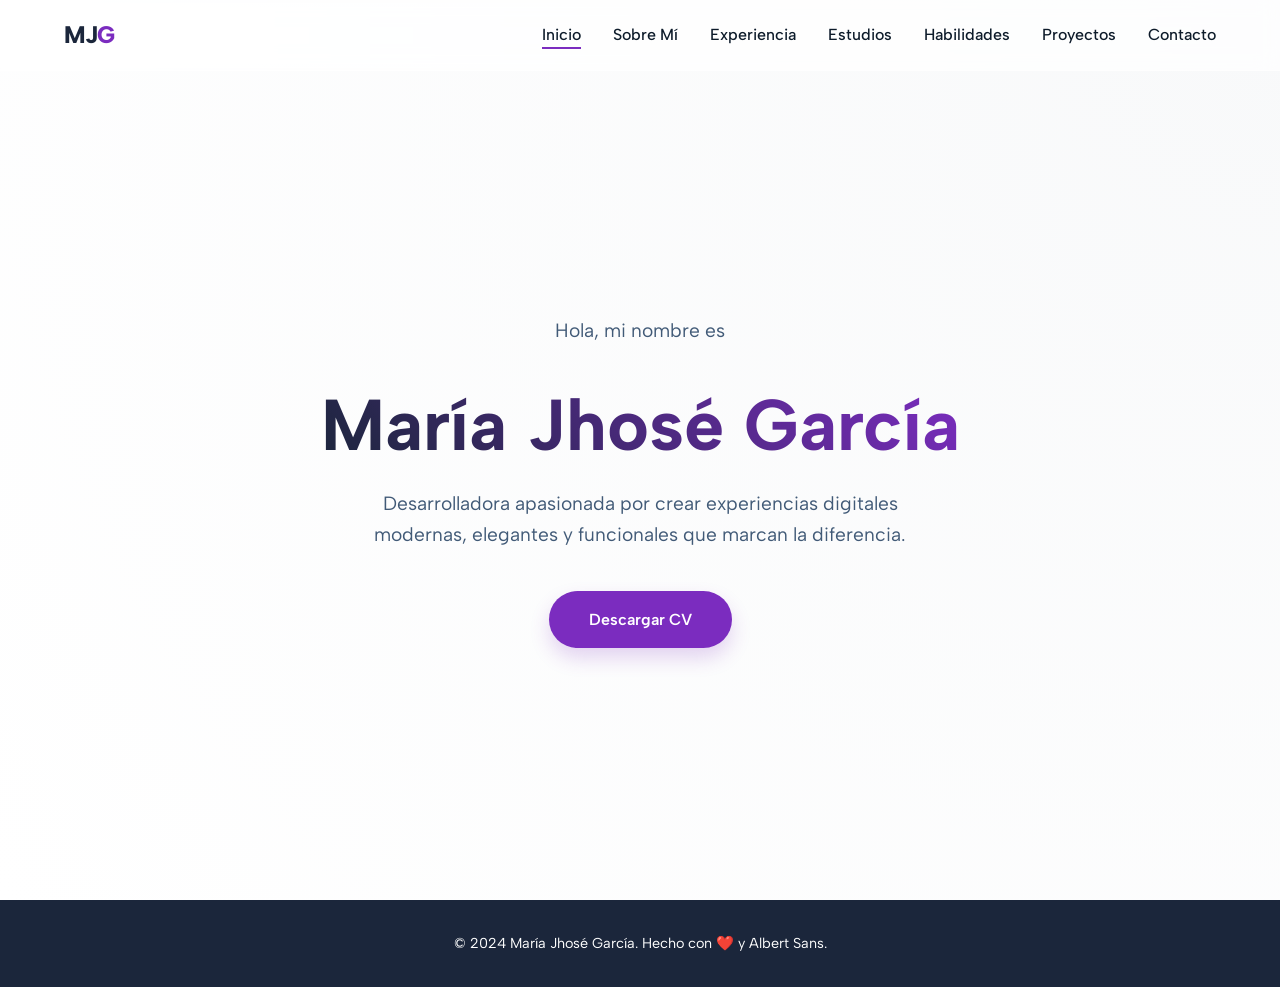
==== index.html @ 9b911848 "Versión borrador 1.0 - secciones completas" ====
<!DOCTYPE html>
<html lang="es">
<head>
    <meta charset="UTF-8">
    <meta name="viewport" content="width=device-width, initial-scale=1.0">
    <title>María Jhosé García | Portfolio</title>
    <meta name="description" content="Portfolio profesional de María Jhosé García. Desarrollo web y proyectos creativos.">
    <link rel="stylesheet" href="css/style.css">
    <link rel="stylesheet" href="https://cdnjs.cloudflare.com/ajax/libs/font-awesome/6.4.0/css/all.min.css">
</head>
<body>
    <header>
        <a href="index.html" class="logo">MJ<span>G</span></a>
        <nav>
            <ul>
                <li><a href="index.html" class="active">Inicio</a></li>
                <li><a href="about.html">Sobre Mí</a></li>
                <li><a href="experience.html">Experiencia</a></li>
                <li><a href="education.html">Estudios</a></li>
                <li><a href="skills.html">Habilidades</a></li>
                <li><a href="projects.html">Proyectos</a></li>
                <li><a href="contact.html">Contacto</a></li>
            </ul>
        </nav>
    </header>

    <main>
        <section class="hero">
            <div class="hero-content animate">
                <p>Hola, mi nombre es</p>
                <h1>María Jhosé García</h1>
                <p>Desarrolladora apasionada por crear experiencias digitales modernas, elegantes y funcionales que marcan la diferencia.</p>
                <div class="hero-btns">
                    <a href="assets/cv_mjg.pdf" class="btn btn-primary" download>Descargar CV</a>
                </div>
            </div>
        </section>
    </main>

    <footer>
        <p>&copy; 2024 María Jhosé García. Hecho con ❤️ y Albert Sans.</p>
    </footer>

    <script src="js/main.js"></script>
</body>
</html>
---- css/style.css ----
@import url('https://fonts.googleapis.com/css2?family=Albert+Sans:ital,wght@0,100..900;1,100..900&display=swap');

:root {
    --primary: #1b263b;
    --secondary: #7b2cbf;
    --accent: #48cae4;
    --light: #f8f9fa;
    --white: #ffffff;
    --text-dark: #0d1b2a;
    --text-muted: #415a77;
    --glass: rgba(255, 255, 255, 0.7);
    --transition: all 0.3s cubic-bezier(0.4, 0, 0.2, 1);
}

* {
    margin: 0;
    padding: 0;
    box-sizing: border-box;
}

body {
    font-family: 'Albert Sans', sans-serif;
    background-color: var(--white);
    color: var(--text-dark);
    line-height: 1.6;
    overflow-x: hidden;
}

/* --- Layout --- */

header {
    position: fixed;
    top: 0;
    width: 100%;
    z-index: 1000;
    background: var(--glass);
    backdrop-filter: blur(10px);
    border-bottom: 1px solid rgba(255, 255, 255, 0.3);
    padding: 1rem 5%;
    display: flex;
    justify-content: space-between;
    align-items: center;
}

.logo {
    font-size: 1.5rem;
    font-weight: 800;
    color: var(--primary);
    text-decoration: none;
    letter-spacing: -1px;
}

.logo span {
    color: var(--secondary);
}

nav ul {
    display: flex;
    list-style: none;
    gap: 2rem;
}

nav a {
    text-decoration: none;
    color: var(--text-dark);
    font-weight: 500;
    transition: var(--transition);
    position: relative;
}

nav a::after {
    content: '';
    position: absolute;
    bottom: -5px;
    left: 0;
    width: 0;
    height: 2px;
    background: var(--secondary);
    transition: var(--transition);
}

nav a:hover::after,
nav a.active::after {
    width: 100%;
}

nav a:hover {
    color: var(--secondary);
}

/* --- Common Sections --- */

section {
    padding: 8rem 5% 4rem;
    min-height: 100vh;
}

.section-title {
    font-size: 3rem;
    font-weight: 900;
    color: var(--primary);
    margin-bottom: 3rem;
    position: relative;
    text-transform: uppercase;
    letter-spacing: 2px;
}

.section-title::before {
    content: '';
    position: absolute;
    left: 0;
    bottom: -10px;
    width: 60px;
    height: 4px;
    background: var(--secondary);
}

/* --- Hero Section --- */

.hero {
    display: flex;
    align-items: center;
    justify-content: center;
    text-align: center;
    background: radial-gradient(circle at top right, var(--light), var(--white));
}

.hero-content h1 {
    font-size: 4.5rem;
    line-height: 1.1;
    margin-bottom: 1.5rem;
    background: linear-gradient(45deg, var(--primary), var(--secondary));
    -webkit-background-clip: text;
    -webkit-text-fill-color: transparent;
}

.hero-content p {
    font-size: 1.2rem;
    color: var(--text-muted);
    max-width: 600px;
    margin: 0 auto 2.5rem;
}

.btn {
    display: inline-block;
    padding: 1rem 2.5rem;
    border-radius: 50px;
    text-decoration: none;
    font-weight: 600;
    transition: var(--transition);
    cursor: pointer;
    border: none;
}

.btn-primary {
    background: var(--secondary);
    color: var(--white);
    box-shadow: 0 10px 20px rgba(123, 44, 191, 0.2);
}

.btn-primary:hover {
    transform: translateY(-3px);
    box-shadow: 0 15px 30px rgba(123, 44, 191, 0.3);
    filter: brightness(1.1);
}

/* --- About Me --- */

.about-grid {
    display: flex;
    flex-direction: column;
    gap: 4rem;
}

.about-item {
    display: grid;
    grid-template-columns: 1fr 1fr;
    gap: 3rem;
    align-items: center;
}

.about-item:nth-child(even) {
    direction: rtl;
}

.about-item:nth-child(even) .about-text {
    direction: ltr;
}

.about-image {
    width: 100%;
    height: 400px;
    border-radius: 20px;
    overflow: hidden;
    box-shadow: 20px 20px 60px #d9d9d9, -20px -20px 60px #ffffff;
}

.about-image img {
    width: 100%;
    height: 100%;
    object-fit: cover;
    transition: var(--transition);
}

.about-image:hover img {
    transform: scale(1.05);
}

.about-text p {
    font-size: 1.1rem;
    color: var(--text-muted);
}

/* --- Cards (Experience, Projects) --- */

.card-grid {
    display: grid;
    grid-template-columns: repeat(auto-fit, minmax(300px, 1fr));
    gap: 2rem;
}

.card {
    background: var(--white);
    border-radius: 20px;
    border: 1px solid rgba(0,0,0,0.05);
    transition: var(--transition);
    overflow: hidden;
    display: flex;
    flex-direction: column;
}

.card:hover {
    transform: translateY(-10px);
    box-shadow: 0 20px 40px rgba(0,0,0,0.05);
    border-color: var(--accent);
}

.project-image {
    width: 100%;
    height: 200px;
    overflow: hidden;
}

.project-image img {
    width: 100%;
    height: 100%;
    object-fit: cover;
    transition: var(--transition);
}

.card:hover .project-image img {
    transform: scale(1.1);
}

.card-content {
    padding: 2rem;
    flex-grow: 1;
    display: flex;
    flex-direction: column;
}

.card-content .date {
    font-size: 0.9rem;
    color: var(--secondary);
    font-weight: 600;
    margin-bottom: 0.5rem;
    display: block;
}

.card h3 {
    color: var(--primary);
    margin-bottom: 0.5rem;
}

.project-tags {
    display: flex;
    flex-wrap: wrap;
    gap: 0.5rem;
    margin: 1rem 0;
}

.tag {
    background: rgba(72, 202, 228, 0.15);
    color: #0077b6;
    padding: 0.3rem 0.8rem;
    border-radius: 50px;
    font-size: 0.8rem;
    font-weight: 600;
}

.project-links {
    margin-top: auto;
    display: flex;
    gap: 1rem;
    padding-top: 1rem;
}

.project-links a {
    color: var(--text-muted);
    font-size: 1.2rem;
    transition: var(--transition);
}

.project-links a:hover {
    color: var(--secondary);
    transform: translateY(-3px);
}

/* --- Contact --- */

.contact-container {
    max-width: 800px;
    margin: 0 auto;
    text-align: center;
}

.email-protection {
    background: var(--light);
    padding: 2rem;
    border-radius: 15px;
    margin-bottom: 3rem;
    display: flex;
    flex-direction: column;
    align-items: center;
    gap: 1rem;
}

.email-text {
    font-size: 1.5rem;
    font-weight: 700;
    color: var(--primary);
    cursor: pointer;
    user-select: none;
}

.social-links {
    display: flex;
    justify-content: center;
    gap: 1.5rem;
    flex-wrap: wrap;
}

.social-links a {
    color: var(--primary);
    font-size: 1.1rem;
    text-decoration: none;
    font-weight: 600;
    padding: 0.5rem 1rem;
    border-radius: 10px;
    background: var(--light);
    transition: var(--transition);
}

.social-links a:hover {
    background: var(--secondary);
    color: var(--white);
    transform: scale(1.1);
}

/* --- Footer --- */

footer {
    padding: 2rem;
    text-align: center;
    background: var(--primary);
    color: var(--white);
    font-size: 0.9rem;
}

/* --- Skills Section --- */

.skills-container {
    display: flex;
    flex-direction: column;
    gap: 3rem;
}

.skills-category h3 {
    font-size: 1.8rem;
    color: var(--secondary);
    margin-bottom: 2rem;
    border-left: 4px solid var(--accent);
    padding-left: 1rem;
}

.skills-grid {
    display: grid;
    grid-template-columns: repeat(auto-fill, minmax(250px, 1fr));
    gap: 1.5rem;
}

.skill-item {
    background: var(--white);
    border-radius: 15px;
    border: 1px solid rgba(0,0,0,0.05);
    overflow: hidden;
    transition: var(--transition);
}

.skill-header {
    padding: 1.5rem;
    display: flex;
    align-items: center;
    gap: 1rem;
    cursor: pointer;
    background: var(--white);
    transition: var(--transition);
}

.skill-header:hover {
    background: var(--light);
}

.skill-header i {
    font-size: 1.5rem;
    color: var(--secondary);
    width: 30px;
    text-align: center;
}

.skill-header span {
    font-weight: 600;
    flex-grow: 1;
}

.skill-header .toggle-icon {
    font-size: 0.8rem;
    transition: var(--transition);
}

.skill-item.active .toggle-icon {
    transform: rotate(180deg);
}

.skill-content {
    max-height: 0;
    overflow: hidden;
    transition: max-height 0.3s ease-out;
    background: var(--light);
}

.skill-item.active .skill-content {
    max-height: 200px; /* Adjust as needed */
}

.skill-content p {
    padding: 1rem 1.5rem;
    font-size: 0.9rem;
    color: var(--text-muted);
}

/* --- Animations --- */


@keyframes fadeIn {
    from { opacity: 0; transform: translateY(20px); }
    to { opacity: 1; transform: translateY(0); }
}

.animate {
    animation: fadeIn 0.8s ease forwards;
}

@media (max-width: 768px) {
    .about-item {
        grid-template-columns: 1fr;
    }
    .about-item:nth-child(even) {
        direction: ltr;
    }
    .hero-content h1 {
        font-size: 3rem;
    }
    nav ul {
        display: none; /* Mobile menu would go here */
    }
}
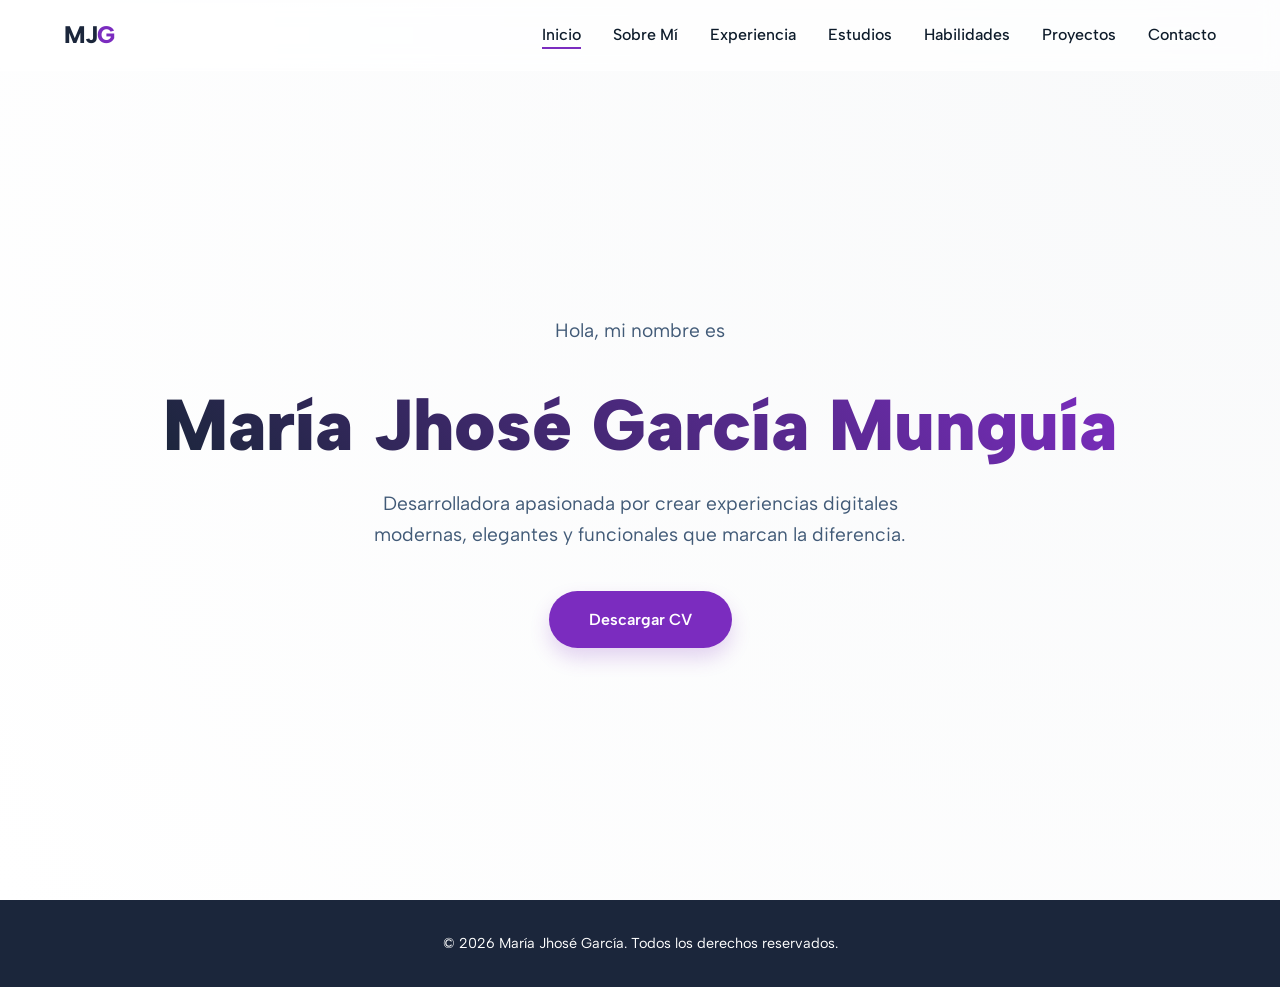
==== commit 813b616d: "feat: implement site-wide styling, add custom scripts, and update footer copyright notices" ====
--- a/index.html
+++ b/index.html
@@ -11,6 +11,9 @@
 <body>
     <header>
         <a href="index.html" class="logo">MJ<span>G</span></a>
+        <div id="menu-icon">
+            <i class="fa-solid fa-bars"></i>
+        </div>
         <nav>
             <ul>
                 <li><a href="index.html" class="active">Inicio</a></li>
@@ -28,7 +31,7 @@
         <section class="hero">
             <div class="hero-content animate">
                 <p>Hola, mi nombre es</p>
-                <h1>María Jhosé García</h1>
+                <h1>María Jhosé García Munguía</h1>
                 <p>Desarrolladora apasionada por crear experiencias digitales modernas, elegantes y funcionales que marcan la diferencia.</p>
                 <div class="hero-btns">
                     <a href="assets/cv_mjg.pdf" class="btn btn-primary" download>Descargar CV</a>
@@ -38,7 +41,7 @@
     </main>
 
     <footer>
-        <p>&copy; 2024 María Jhosé García. Hecho con ❤️ y Albert Sans.</p>
+        <p>&copy; 2026 María Jhosé García. Todos los derechos reservados.</p>
     </footer>
 
     <script src="js/main.js"></script>
--- a/css/style.css
+++ b/css/style.css
@@ -127,6 +127,7 @@
 
 .hero-content h1 {
     font-size: 4.5rem;
+    font-weight: 900;
     line-height: 1.1;
     margin-bottom: 1.5rem;
     background: linear-gradient(45deg, var(--primary), var(--secondary));
@@ -341,7 +342,7 @@
 }
 
 .social-links a {
-    color: var(--primary);
+    color: var(--text-dark);
     font-size: 1.1rem;
     text-decoration: none;
     font-weight: 600;
@@ -353,7 +354,7 @@
 
 .social-links a:hover {
     background: var(--secondary);
-    color: var(--white);
+    color: var(--light);
     transform: scale(1.1);
 }
 
@@ -385,8 +386,9 @@
 
 .skills-grid {
     display: grid;
-    grid-template-columns: repeat(auto-fill, minmax(250px, 1fr));
+    grid-template-columns: repeat(auto-fill, minmax(300px, 1fr));
     gap: 1.5rem;
+    align-items: start;
 }
 
 .skill-item {
@@ -428,6 +430,10 @@
     transition: var(--transition);
 }
 
+.skill-item.active {
+    background: var(--light);
+}
+
 .skill-item.active .toggle-icon {
     transform: rotate(180deg);
 }
@@ -461,6 +467,10 @@
     animation: fadeIn 0.8s ease forwards;
 }
 
+#menu-icon {
+    display: none;
+}
+
 @media (max-width: 768px) {
     .about-item {
         grid-template-columns: 1fr;
@@ -471,7 +481,65 @@
     .hero-content h1 {
         font-size: 3rem;
     }
+    #menu-icon {
+        display: flex;
+        align-items: center;
+        justify-content: center;
+        width: 45px;
+        height: 45px;
+        background: rgba(123, 44, 191, 0.1);
+        border-radius: 10px;
+        font-size: 1.4rem;
+        cursor: pointer;
+        color: var(--secondary);
+        z-index: 1001;
+        transition: var(--transition);
+    }
+
+    #menu-icon:hover {
+        background: rgba(123, 44, 191, 0.2);
+        transform: scale(1.05);
+    }
+
+    nav {
+        position: absolute;
+    }
+
     nav ul {
-        display: none; /* Mobile menu would go here */
-    }
-}
+        position: fixed;
+        right: -100%;
+        top: 0;
+        height: 100vh;
+        width: 70%;
+        background: var(--white);
+        display: flex;
+        flex-direction: column;
+        align-items: center;
+        justify-content: center;
+        gap: 2rem;
+        box-shadow: -10px 0 30px rgba(0, 0, 0, 0.1);
+        transition: var(--transition);
+        z-index: 999;
+    }
+
+    nav ul.nav-active {
+        right: 0;
+    }
+
+    nav ul li {
+        opacity: 0;
+    }
+
+    nav ul.nav-active li {
+        animation: fadeIn 0.5s ease forwards;
+    }
+
+    nav ul.nav-active li:nth-child(1) { animation-delay: 0.1s; }
+    nav ul.nav-active li:nth-child(2) { animation-delay: 0.2s; }
+    nav ul.nav-active li:nth-child(3) { animation-delay: 0.3s; }
+    nav ul.nav-active li:nth-child(4) { animation-delay: 0.4s; }
+    nav ul.nav-active li:nth-child(5) { animation-delay: 0.5s; }
+    nav ul.nav-active li:nth-child(6) { animation-delay: 0.6s; }
+    nav ul.nav-active li:nth-child(7) { animation-delay: 0.7s; }
+}
+
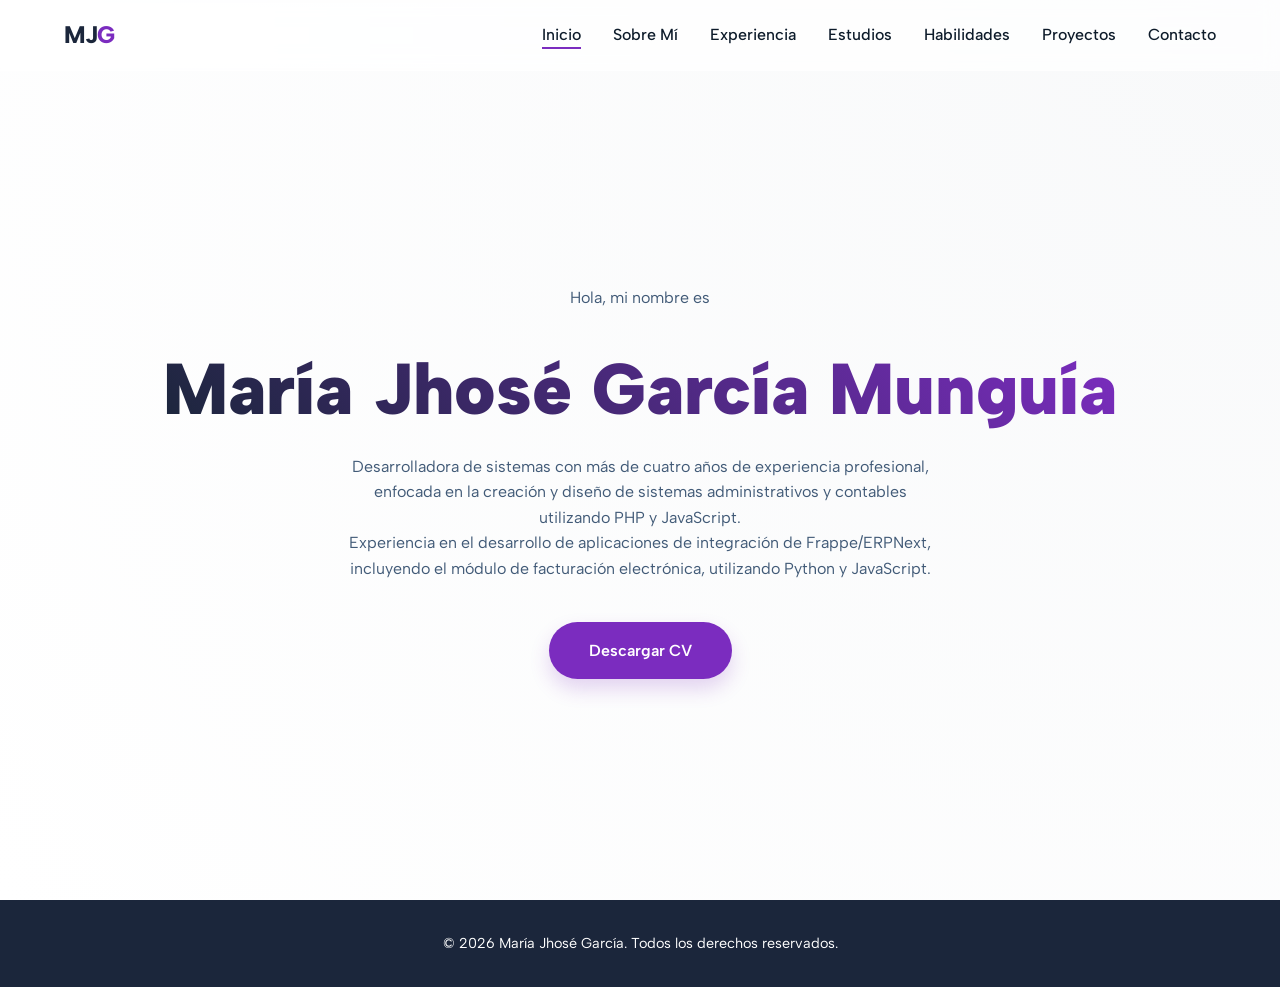
==== commit 6764ad1f: "feat: add portfolio styling and CV asset to personal website" ====
--- a/index.html
+++ b/index.html
@@ -32,9 +32,9 @@
             <div class="hero-content animate">
                 <p>Hola, mi nombre es</p>
                 <h1>María Jhosé García Munguía</h1>
-                <p>Desarrolladora apasionada por crear experiencias digitales modernas, elegantes y funcionales que marcan la diferencia.</p>
+                <p>Desarrolladora de sistemas con más de cuatro años de experiencia profesional, enfocada en la creación y diseño de sistemas administrativos y contables utilizando PHP y JavaScript. <br> Experiencia en el desarrollo de aplicaciones de integración de Frappe/ERPNext, incluyendo el módulo de facturación electrónica, utilizando Python y JavaScript.</p>
                 <div class="hero-btns">
-                    <a href="assets/cv_mjg.pdf" class="btn btn-primary" download>Descargar CV</a>
+                    <a target="_blank" href="assets/CV_Desarrolladora_MariaJhoseGarciaMunguia.pdf" class="btn btn-primary" download>Descargar CV</a>
                 </div>
             </div>
         </section>
--- a/css/style.css
+++ b/css/style.css
@@ -136,7 +136,7 @@
 }
 
 .hero-content p {
-    font-size: 1.2rem;
+    font-size: 1.0rem;
     color: var(--text-muted);
     max-width: 600px;
     margin: 0 auto 2.5rem;
